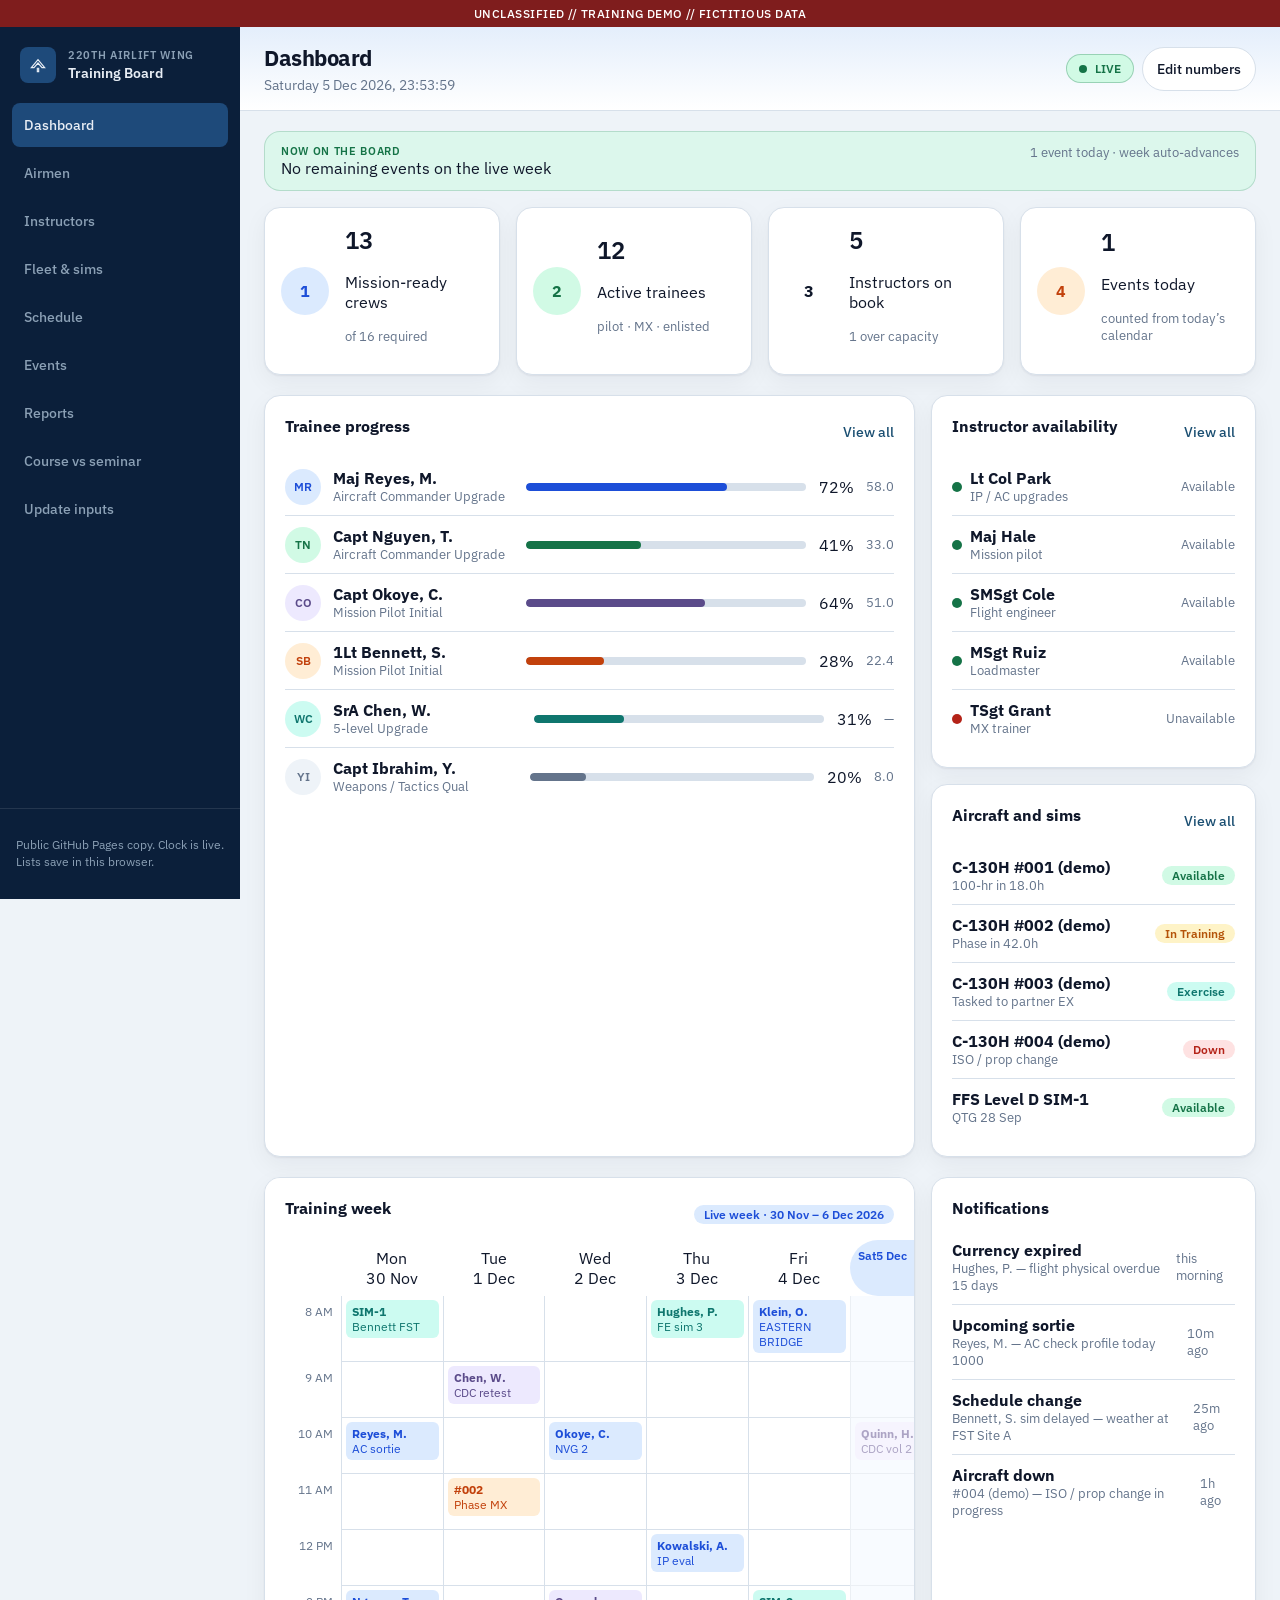
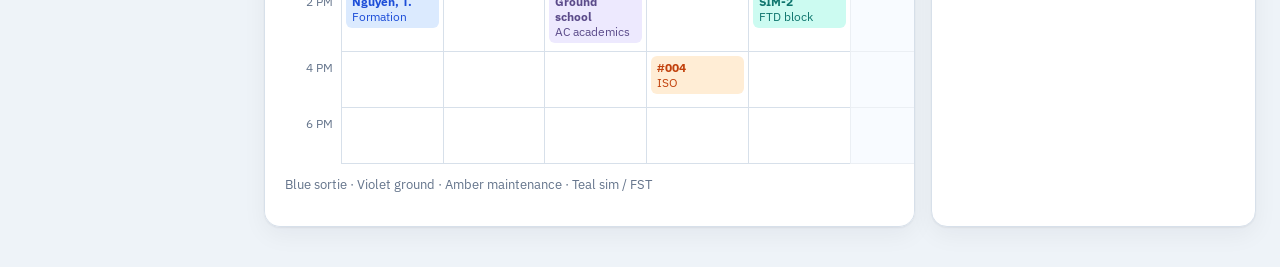
==== index.html @ 01be1a60 "Publish 220th Training Board user GitHub Pages site" ====
<!doctype html>
<html lang="en">
  <head>
    <meta charset="utf-8" />
    <meta name="viewport" content="width=device-width, initial-scale=1" />
    <title>220th Training Board</title>
    <meta name="description" content="UNCLASSIFIED training demo board — 220th Airlift Wing" />
    <link rel="icon" href="favicon.svg" />
    <link rel="stylesheet" href="https://fonts.googleapis.com/css2?family=IBM+Plex+Sans:wght@400;500;600;700&display=swap" />
    <link rel="stylesheet" href="styles.css" />
  </head>
  <body>
    <div class="banner">UNCLASSIFIED // TRAINING DEMO // FICTITIOUS DATA</div>
    <div class="shell">
      <aside class="sidebar" id="sidebar">
        <div class="brand">
          <span class="brand-mark" aria-hidden="true">
            <svg viewBox="0 0 24 24" width="16" height="16" fill="none" stroke="currentColor" stroke-width="1.75"><path d="M2 16l10-12 10 12h-4l-6-7-6 7H2z"/><path d="M11 16v6h2v-6"/></svg>
          </span>
          <div>
            <p class="brand-kicker">220th Airlift Wing</p>
            <p class="brand-name">Training Board</p>
          </div>
        </div>
        <nav id="nav"></nav>
        <div class="sidebar-foot">
          <p>Public GitHub Pages copy. Clock is live. Lists save in this browser.</p>
        </div>
      </aside>
      <div class="main">
        <header class="top">
          <button class="menu-btn" id="menuBtn" type="button" aria-label="Open menu">☰</button>
          <div class="min">
            <h1 id="pageTitle">Dashboard</h1>
            <p class="clock" id="clock">Live clock starting…</p>
          </div>
          <div class="top-actions">
            <span class="live-pill"><span class="live-dot"></span> LIVE</span>
            <a class="edit-btn" href="#/update">Edit numbers</a>
          </div>
        </header>
        <main id="app"></main>
      </div>
    </div>
    <div class="scrim" id="scrim" hidden></div>
    <script src="app.js"></script>
  </body>
</html>
---- styles.css ----
:root {
  --sidebar: #0b1f3a;
  --sidebar-fg: #e8eef5;
  --sidebar-muted: #8ba0b5;
  --sidebar-hover: #163258;
  --sidebar-active: #1e4a7a;
  --canvas: #eef3f8;
  --card: #fff;
  --ink: #0f172a;
  --muted: #64748b;
  --subtle: #94a3b8;
  --line: #d7e0ea;
  --accent: #1b4f72;
  --ok: #157347;
  --ok-soft: #d1fae5;
  --warn: #b45309;
  --warn-soft: #fef3c7;
  --danger: #b42318;
  --danger-soft: #fee2e2;
  --info: #1d4ed8;
  --info-soft: #dbeafe;
  --teal: #0f766e;
  --teal-soft: #ccfbf1;
  --violet: #5b4b8a;
  --violet-soft: #ede9fe;
  --amber: #c2410c;
  --amber-soft: #ffedd5;
  --banner: #7f1d1d;
  --radius: 1rem;
  --shadow: 0 1px 2px rgb(15 23 42 / 0.06), 0 8px 24px rgb(15 23 42 / 0.05);
  --font: "IBM Plex Sans", "Segoe UI", system-ui, sans-serif;
}
* { box-sizing: border-box; }
html, body { margin: 0; min-height: 100%; background: var(--canvas); color: var(--ink); font-family: var(--font); }
button, [role="button"], a { cursor: pointer; }
.banner { background: var(--banner); color: #fff; text-align: center; font-size: 12px; font-weight: 500; letter-spacing: 0.04em; padding: 6px 12px; }
.shell { display: flex; min-height: calc(100dvh - 28px); }
.sidebar { width: 240px; background: var(--sidebar); color: var(--sidebar-fg); display: flex; flex-direction: column; position: sticky; top: 0; height: calc(100dvh - 28px); flex-shrink: 0; }
.brand { display: flex; gap: 12px; align-items: center; padding: 20px; }
.brand-mark { width: 36px; height: 36px; display: grid; place-items: center; background: var(--sidebar-active); border-radius: 8px; }
.brand-kicker { margin: 0; font-size: 11px; text-transform: uppercase; letter-spacing: 0.06em; color: var(--sidebar-muted); font-weight: 600; }
.brand-name { margin: 2px 0 0; font-size: 14px; font-weight: 600; }
nav { display: flex; flex-direction: column; gap: 4px; padding: 0 12px; }
nav a { display: flex; align-items: center; min-height: 44px; padding: 0 12px; border-radius: 8px; color: var(--sidebar-muted); text-decoration: none; font-size: 14px; font-weight: 500; }
nav a.active { background: var(--sidebar-active); color: var(--sidebar-fg); }
nav a:hover { background: var(--sidebar-hover); color: var(--sidebar-fg); }
.sidebar-foot { margin-top: auto; padding: 16px; border-top: 1px solid rgb(255 255 255 / 0.1); font-size: 12px; color: var(--sidebar-muted); line-height: 1.4; }
.main { flex: 1; min-width: 0; display: flex; flex-direction: column; }
.top { display: flex; align-items: center; gap: 12px; padding: 16px 24px; border-bottom: 1px solid var(--line); background: linear-gradient(#dbeafe88, #fff); }
.min { min-width: 0; flex: 1; }
h1 { margin: 0; font-size: 22px; letter-spacing: -0.02em; }
.clock { margin: 4px 0 0; font-size: 14px; color: var(--muted); font-variant-numeric: tabular-nums; }
.top-actions { display: flex; gap: 8px; align-items: center; }
.live-pill { display: inline-flex; align-items: center; gap: 8px; border: 1px solid rgb(21 115 71 / 0.3); background: var(--ok-soft); color: var(--ok); border-radius: 999px; padding: 6px 12px; font-size: 12px; font-weight: 600; }
.live-dot { width: 8px; height: 8px; border-radius: 50%; background: var(--ok); animation: pulse 1.6s ease-in-out infinite; }
@keyframes pulse { 50% { opacity: 0.4; transform: scale(0.86); } }
.edit-btn { display: inline-flex; align-items: center; min-height: 44px; padding: 0 14px; border-radius: 999px; border: 1px solid var(--line); background: var(--card); color: var(--ink); text-decoration: none; font-size: 14px; font-weight: 500; }
#app { padding: 20px 24px 40px; }
.now { display: flex; justify-content: space-between; gap: 12px; flex-wrap: wrap; border: 1px solid rgb(21 115 71 / 0.2); background: rgb(209 250 229 / 0.6); border-radius: 16px; padding: 12px 16px; margin-bottom: 16px; }
.now p { margin: 0; }
.kicker { font-size: 11px; font-weight: 600; letter-spacing: 0.06em; text-transform: uppercase; color: var(--ok); }
.grid { display: grid; gap: 16px; }
.kpis { grid-template-columns: repeat(4, minmax(0, 1fr)); }
.two { grid-template-columns: 2fr 1fr; }
.card { background: var(--card); border: 1px solid var(--line); border-radius: 16px; padding: 20px; box-shadow: var(--shadow); }
.kpi { display: flex; gap: 16px; align-items: center; padding: 16px; }
.icon { width: 48px; height: 48px; border-radius: 999px; display: grid; place-items: center; flex-shrink: 0; font-weight: 700; }
.num { font-size: 24px; font-weight: 600; margin: 0; font-variant-numeric: tabular-nums; }
.muted { color: var(--muted); font-size: 13px; }
.row { display: flex; gap: 12px; align-items: center; justify-content: space-between; padding: 10px 0; border-bottom: 1px solid var(--line); }
.row:last-child { border-bottom: 0; }
.avatar { width: 36px; height: 36px; border-radius: 999px; display: grid; place-items: center; font-size: 12px; font-weight: 600; flex-shrink: 0; }
.bar { height: 8px; background: var(--line); border-radius: 999px; overflow: hidden; flex: 1; }
.bar > span { display: block; height: 100%; border-radius: 999px; }
.chip { display: inline-flex; border-radius: 999px; padding: 2px 10px; font-size: 12px; font-weight: 600; }
.ok { background: var(--ok-soft); color: var(--ok); }
.warn { background: var(--warn-soft); color: var(--warn); }
.danger { background: var(--danger-soft); color: var(--danger); }
.info { background: var(--info-soft); color: var(--info); }
.teal { background: var(--teal-soft); color: var(--teal); }
.violet { background: var(--violet-soft); color: var(--violet); }
.amber { background: var(--amber-soft); color: var(--amber); }
.cal { overflow-x: auto; }
.cal-grid { min-width: 48rem; display: grid; grid-template-columns: 3.5rem repeat(7, minmax(0, 1fr)); }
.cell { min-height: 56px; border-left: 1px solid var(--line); border-bottom: 1px solid var(--line); padding: 4px; }
.today-col { background: rgb(219 234 254 / 0.4); }
.ev { border-radius: 6px; padding: 4px 6px; font-size: 12px; margin-bottom: 4px; }
.input { min-height: 44px; width: 100%; border: 1px solid var(--line); background: rgb(219 234 254 / 0.5); border-radius: 8px; padding: 0 12px; font: inherit; color: var(--ink); }
label span { display: block; font-size: 12px; color: var(--muted); font-weight: 500; margin-bottom: 4px; }
.btn { min-height: 44px; border-radius: 8px; border: 1px solid var(--line); background: var(--card); padding: 0 16px; font: inherit; font-weight: 500; }
.btn-primary { background: var(--accent); color: #fff; border-color: var(--accent); }
.filters { display: flex; flex-wrap: wrap; gap: 8px; margin-bottom: 16px; }
.filters button { min-height: 44px; border-radius: 999px; border: 1px solid var(--line); background: var(--card); padding: 0 16px; }
.filters button.on { background: var(--accent); color: #fff; border-color: var(--accent); }
.menu-btn { display: none; width: 44px; height: 44px; border: 1px solid var(--line); background: var(--card); border-radius: 8px; }
.dot { width: 10px; height: 10px; border-radius: 50%; flex-shrink: 0; }
table { width: 100%; border-collapse: collapse; font-size: 14px; }
th { text-align: left; font-size: 12px; text-transform: uppercase; letter-spacing: 0.04em; color: var(--muted); padding: 12px 16px; background: var(--canvas); }
td { padding: 12px 16px; border-top: 1px solid var(--line); }
.link { color: var(--accent); text-decoration: none; font-size: 14px; font-weight: 500; }
h2 { margin: 0 0 12px; font-size: 16px; }
.stack { display: flex; flex-direction: column; gap: 16px; }
.form-grid { display: grid; gap: 12px; grid-template-columns: repeat(auto-fit, minmax(160px, 1fr)); }
.block { border: 1px solid var(--line); border-radius: 12px; padding: 16px; }
@media (max-width: 1100px) { .kpis { grid-template-columns: 1fr 1fr; } .two { grid-template-columns: 1fr; } }
@media (max-width: 800px) {
  .sidebar { position: fixed; z-index: 50; transform: translateX(-105%); transition: transform 0.2s; }
  .sidebar.open { transform: none; }
  .menu-btn { display: grid; place-items: center; }
  .live-pill { display: none; }
  #app { padding: 16px; }
  .top { padding: 12px 16px; }
}
@media (prefers-reduced-motion: reduce) { * { animation: none !important; } }
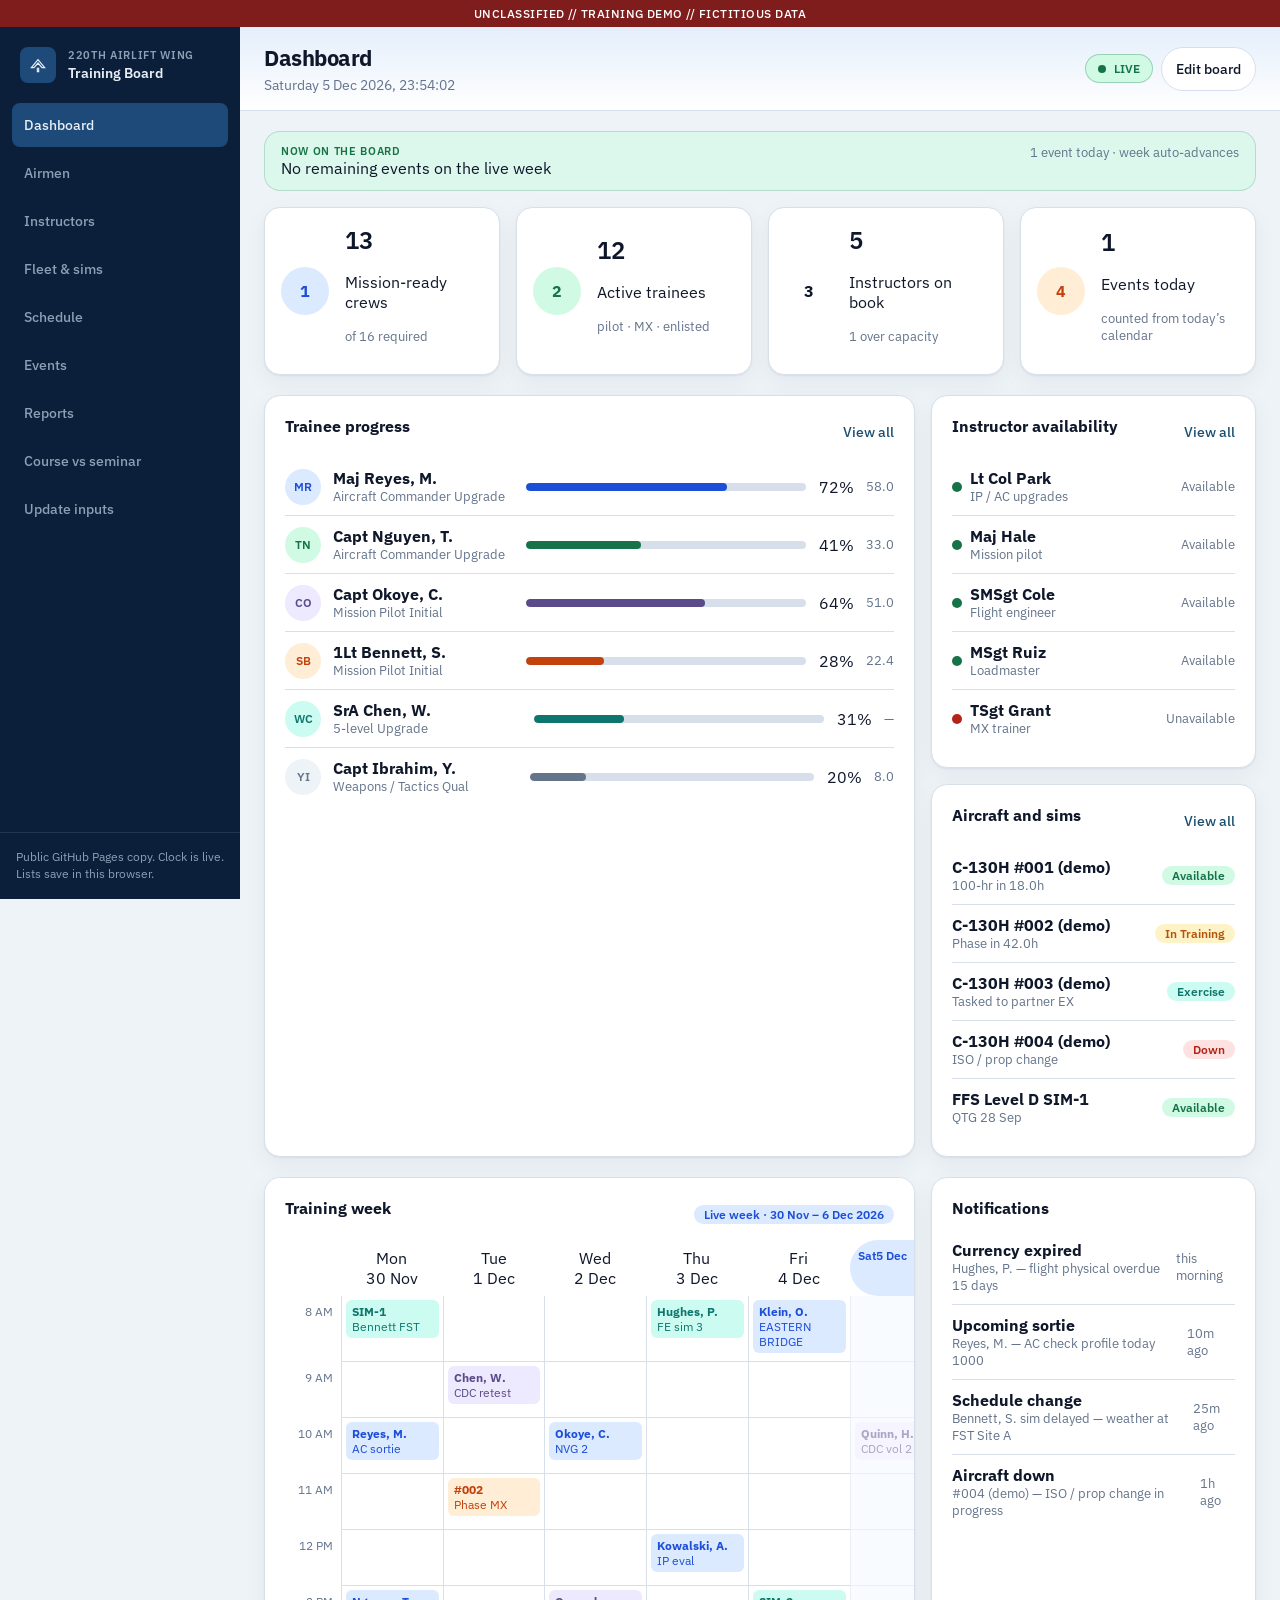
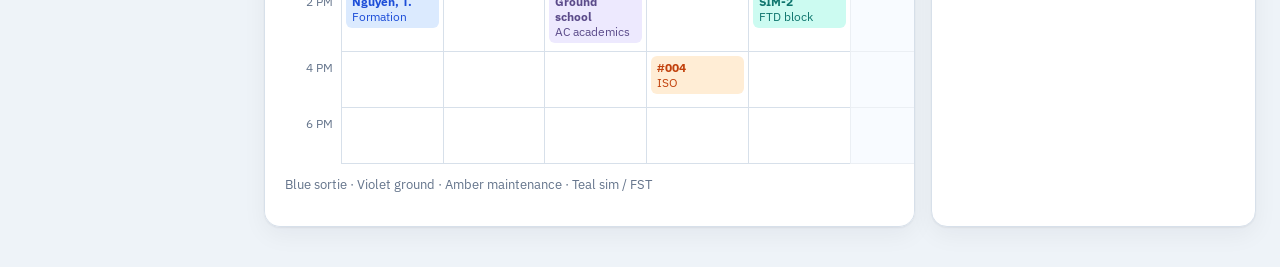
==== commit 4505be72: "Wire board-profile fields in the page chrome" ====
--- a/index.html
+++ b/index.html
@@ -10,33 +10,31 @@
     <link rel="stylesheet" href="styles.css" />
   </head>
   <body>
-    <div class="banner">UNCLASSIFIED // TRAINING DEMO // FICTITIOUS DATA</div>
+    <div class="banner" id="banner">UNCLASSIFIED // TRAINING DEMO // FICTITIOUS DATA</div>
     <div class="shell">
       <aside class="sidebar" id="sidebar">
         <div class="brand">
-          <span class="brand-mark" aria-hidden="true">
+          <span class="brand-mark" id="brandMark" aria-hidden="true">
             <svg viewBox="0 0 24 24" width="16" height="16" fill="none" stroke="currentColor" stroke-width="1.75"><path d="M2 16l10-12 10 12h-4l-6-7-6 7H2z"/><path d="M11 16v6h2v-6"/></svg>
           </span>
           <div>
-            <p class="brand-kicker">220th Airlift Wing</p>
-            <p class="brand-name">Training Board</p>
+            <p class="brand-kicker" id="brandKicker">220th Airlift Wing</p>
+            <p class="brand-name" id="brandName">Training Board</p>
           </div>
         </div>
         <nav id="nav"></nav>
-        <div class="sidebar-foot">
-          <p>Public GitHub Pages copy. Clock is live. Lists save in this browser.</p>
-        </div>
+        <div class="sidebar-foot" id="sidebarFoot">Public GitHub Pages copy. Clock is live. Lists save in this browser.</div>
       </aside>
       <div class="main">
         <header class="top">
-          <button class="menu-btn" id="menuBtn" type="button" aria-label="Open menu">☰</button>
+          <button class="menu-btn" id="menuBtn" type="button" aria-label="Open menu">Menu</button>
           <div class="min">
             <h1 id="pageTitle">Dashboard</h1>
             <p class="clock" id="clock">Live clock starting…</p>
           </div>
           <div class="top-actions">
             <span class="live-pill"><span class="live-dot"></span> LIVE</span>
-            <a class="edit-btn" href="#/update">Edit numbers</a>
+            <a class="edit-btn" href="#/update">Edit board</a>
           </div>
         </header>
         <main id="app"></main>
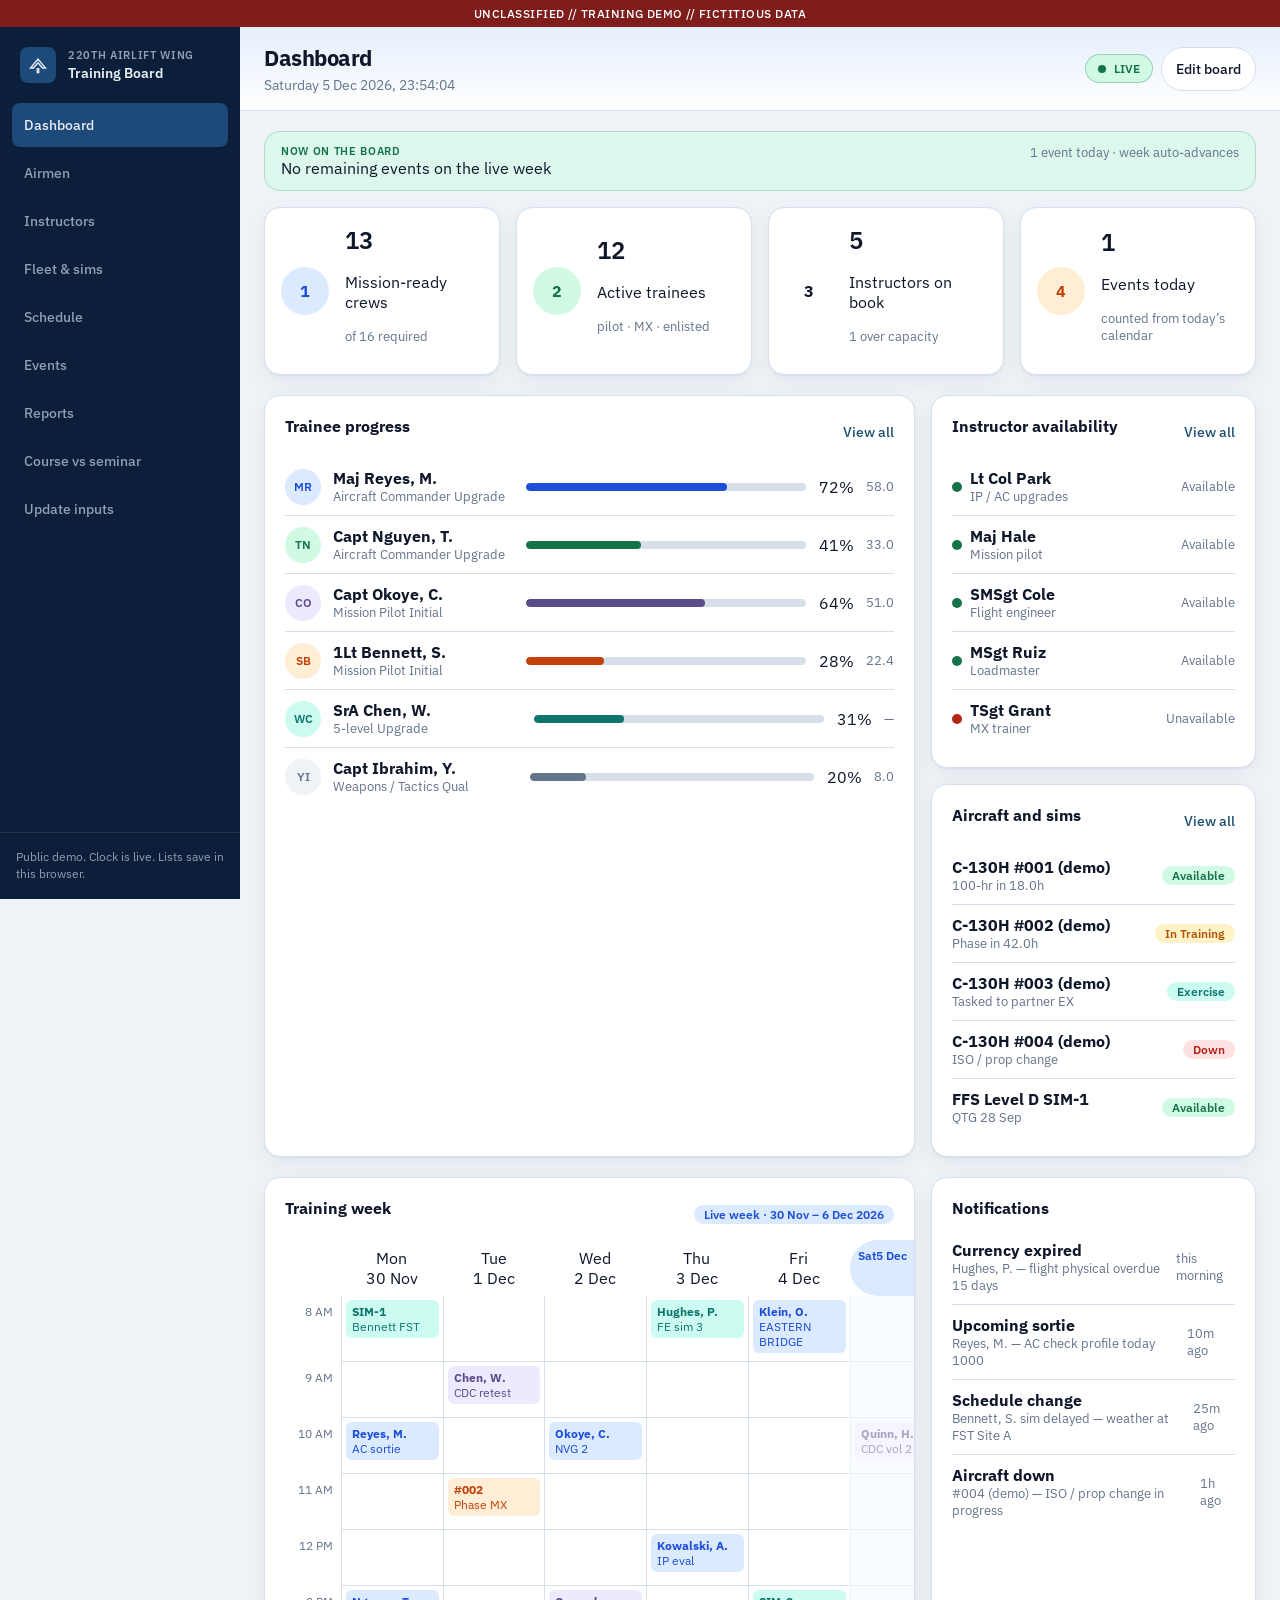
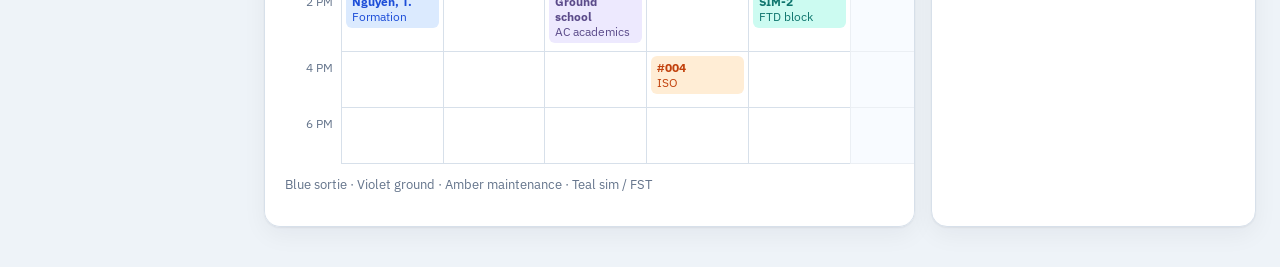
==== commit 9bcb06aa: "Add board-profile editor for captions, identity, and logo" ====
--- a/index.html
+++ b/index.html
@@ -42,5 +42,6 @@
     </div>
     <div class="scrim" id="scrim" hidden></div>
     <script src="app.js"></script>
+    <script src="profile.js"></script>
   </body>
 </html>
--- a/styles.css
+++ b/styles.css
@@ -37,7 +37,9 @@
 .shell { display: flex; min-height: calc(100dvh - 28px); }
 .sidebar { width: 240px; background: var(--sidebar); color: var(--sidebar-fg); display: flex; flex-direction: column; position: sticky; top: 0; height: calc(100dvh - 28px); flex-shrink: 0; }
 .brand { display: flex; gap: 12px; align-items: center; padding: 20px; }
-.brand-mark { width: 36px; height: 36px; display: grid; place-items: center; background: var(--sidebar-active); border-radius: 8px; }
+.brand-mark { width: 36px; height: 36px; display: grid; place-items: center; background: var(--sidebar-active); border-radius: 8px; overflow: hidden; }
+.brand-mark.has-img { padding: 0; background: #fff; }
+.brand-mark img { width: 100%; height: 100%; object-fit: cover; display: block; }
 .brand-kicker { margin: 0; font-size: 11px; text-transform: uppercase; letter-spacing: 0.06em; color: var(--sidebar-muted); font-weight: 600; }
 .brand-name { margin: 2px 0 0; font-size: 14px; font-weight: 600; }
 nav { display: flex; flex-direction: column; gap: 4px; padding: 0 12px; }
@@ -102,6 +104,17 @@
 .stack { display: flex; flex-direction: column; gap: 16px; }
 .form-grid { display: grid; gap: 12px; grid-template-columns: repeat(auto-fit, minmax(160px, 1fr)); }
 .block { border: 1px solid var(--line); border-radius: 12px; padding: 16px; }
+.logo-row { display: flex; gap: 16px; align-items: center; flex-wrap: wrap; }
+.logo-preview { width: 72px; height: 72px; border-radius: 12px; border: 1px solid var(--line); background: var(--sidebar); color: #fff; display: grid; place-items: center; overflow: hidden; flex-shrink: 0; }
+.logo-preview img { width: 100%; height: 100%; object-fit: cover; }
+.guide { display: grid; gap: 12px; grid-template-columns: repeat(3, minmax(0,1fr)); margin-bottom: 16px; }
+.guide .card h2 { margin: 0 0 6px; font-size: 14px; }
+.tabs { display: flex; flex-wrap: wrap; gap: 8px; margin: 12px 0 16px; }
+.tabs button { min-height: 44px; border-radius: 999px; border: 1px solid var(--line); background: var(--card); padding: 0 16px; font: inherit; font-weight: 500; }
+.tabs button.on { background: var(--accent); color: #fff; border-color: var(--accent); }
+.file-btn { display: inline-flex; align-items: center; min-height: 44px; }
+.file-btn input { max-width: 240px; }
+.note { background: var(--info-soft); border: 1px solid rgb(29 78 216 / 0.2); border-radius: 12px; padding: 12px 16px; font-size: 13px; color: var(--ink); }
 @media (max-width: 1100px) { .kpis { grid-template-columns: 1fr 1fr; } .two { grid-template-columns: 1fr; } }
 @media (max-width: 800px) {
   .sidebar { position: fixed; z-index: 50; transform: translateX(-105%); transition: transform 0.2s; }
@@ -110,5 +123,6 @@
   .live-pill { display: none; }
   #app { padding: 16px; }
   .top { padding: 12px 16px; }
+  .guide { grid-template-columns: 1fr; }
 }
 @media (prefers-reduced-motion: reduce) { * { animation: none !important; } }
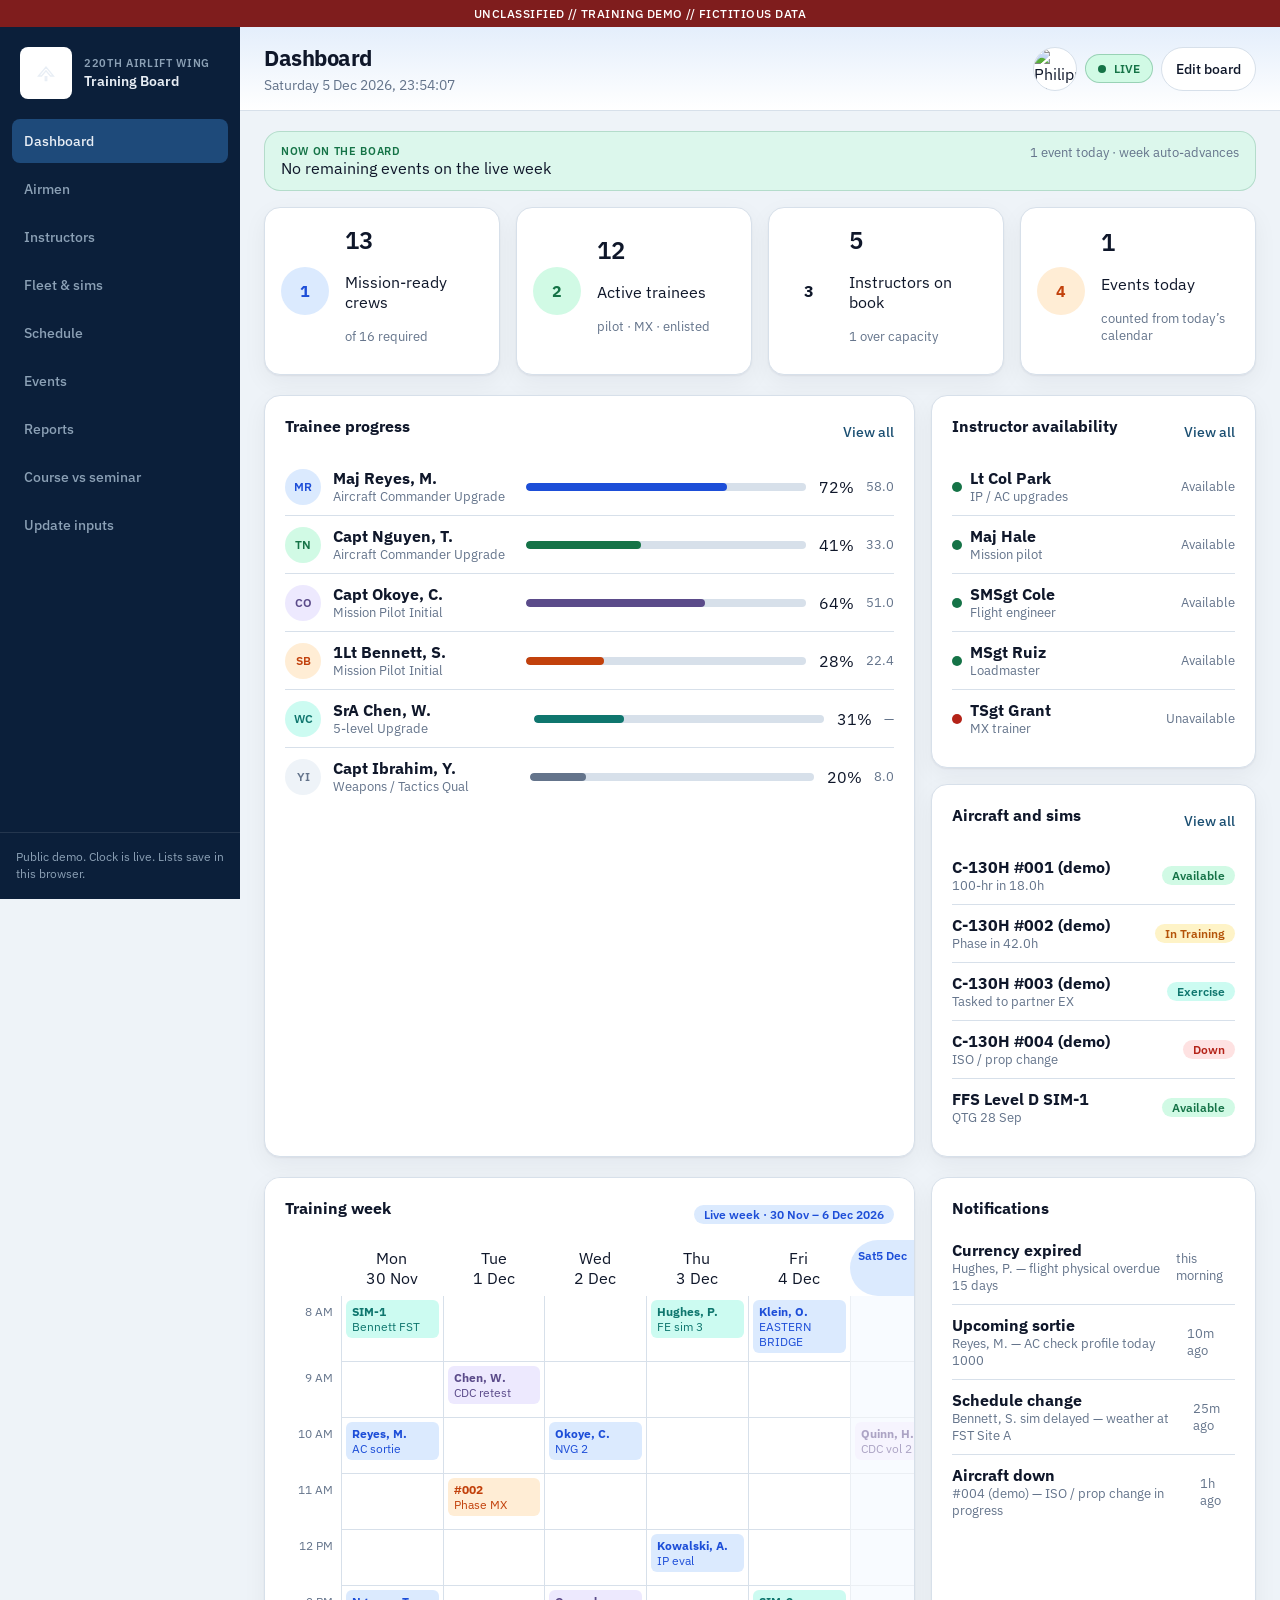
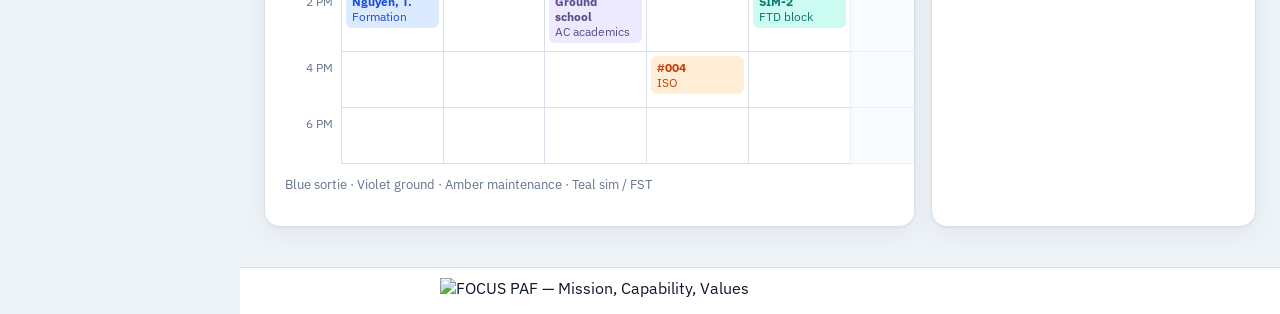
==== commit 7e0e7e24: "Add slots for 220th AW, PAF, and FOCUS PAF marks" ====
--- a/index.html
+++ b/index.html
@@ -14,8 +14,8 @@
     <div class="shell">
       <aside class="sidebar" id="sidebar">
         <div class="brand">
-          <span class="brand-mark" id="brandMark" aria-hidden="true">
-            <svg viewBox="0 0 24 24" width="16" height="16" fill="none" stroke="currentColor" stroke-width="1.75"><path d="M2 16l10-12 10 12h-4l-6-7-6 7H2z"/><path d="M11 16v6h2v-6"/></svg>
+          <span class="brand-mark has-img" id="brandMark">
+            <img id="unitLogo" alt="220th Airlift Wing" />
           </span>
           <div>
             <p class="brand-kicker" id="brandKicker">220th Airlift Wing</p>
@@ -23,7 +23,7 @@
           </div>
         </div>
         <nav id="nav"></nav>
-        <div class="sidebar-foot" id="sidebarFoot">Public GitHub Pages copy. Clock is live. Lists save in this browser.</div>
+        <div class="sidebar-foot" id="sidebarFoot">Philippine Air Force · 220th Airlift Wing</div>
       </aside>
       <div class="main">
         <header class="top">
@@ -33,14 +33,19 @@
             <p class="clock" id="clock">Live clock starting…</p>
           </div>
           <div class="top-actions">
+            <img class="paf-seal" id="pafSeal" alt="Philippine Air Force" />
             <span class="live-pill"><span class="live-dot"></span> LIVE</span>
             <a class="edit-btn" href="#/update">Edit board</a>
           </div>
         </header>
         <main id="app"></main>
+        <footer class="focus-bar" id="focusBar">
+          <img id="focusMark" alt="FOCUS PAF — Mission, Capability, Values" />
+        </footer>
       </div>
     </div>
     <div class="scrim" id="scrim" hidden></div>
+    <script src="marks.js"></script>
     <script src="app.js"></script>
     <script src="profile.js"></script>
   </body>
--- a/styles.css
+++ b/styles.css
@@ -37,9 +37,9 @@
 .shell { display: flex; min-height: calc(100dvh - 28px); }
 .sidebar { width: 240px; background: var(--sidebar); color: var(--sidebar-fg); display: flex; flex-direction: column; position: sticky; top: 0; height: calc(100dvh - 28px); flex-shrink: 0; }
 .brand { display: flex; gap: 12px; align-items: center; padding: 20px; }
-.brand-mark { width: 36px; height: 36px; display: grid; place-items: center; background: var(--sidebar-active); border-radius: 8px; overflow: hidden; }
-.brand-mark.has-img { padding: 0; background: #fff; }
-.brand-mark img { width: 100%; height: 100%; object-fit: cover; display: block; }
+.brand-mark { width: 52px; height: 52px; display: grid; place-items: center; background: #fff; border-radius: 8px; overflow: hidden; padding: 2px; }
+.brand-mark.has-img { padding: 2px; background: #fff; }
+.brand-mark img, .unit-logo { width: 100%; height: 100%; object-fit: contain; display: block; }
 .brand-kicker { margin: 0; font-size: 11px; text-transform: uppercase; letter-spacing: 0.06em; color: var(--sidebar-muted); font-weight: 600; }
 .brand-name { margin: 2px 0 0; font-size: 14px; font-weight: 600; }
 nav { display: flex; flex-direction: column; gap: 4px; padding: 0 12px; }
@@ -53,11 +53,14 @@
 h1 { margin: 0; font-size: 22px; letter-spacing: -0.02em; }
 .clock { margin: 4px 0 0; font-size: 14px; color: var(--muted); font-variant-numeric: tabular-nums; }
 .top-actions { display: flex; gap: 8px; align-items: center; }
+.paf-seal { width: 44px; height: 44px; object-fit: contain; border-radius: 50%; background: #fff; border: 1px solid var(--line); }
 .live-pill { display: inline-flex; align-items: center; gap: 8px; border: 1px solid rgb(21 115 71 / 0.3); background: var(--ok-soft); color: var(--ok); border-radius: 999px; padding: 6px 12px; font-size: 12px; font-weight: 600; }
 .live-dot { width: 8px; height: 8px; border-radius: 50%; background: var(--ok); animation: pulse 1.6s ease-in-out infinite; }
 @keyframes pulse { 50% { opacity: 0.4; transform: scale(0.86); } }
 .edit-btn { display: inline-flex; align-items: center; min-height: 44px; padding: 0 14px; border-radius: 999px; border: 1px solid var(--line); background: var(--card); color: var(--ink); text-decoration: none; font-size: 14px; font-weight: 500; }
-#app { padding: 20px 24px 40px; }
+#app { padding: 20px 24px 40px; flex: 1; }
+.focus-bar { margin-top: auto; padding: 10px 24px 16px; border-top: 1px solid var(--line); background: #fff; }
+.focus-bar img { display: block; max-width: min(640px, 100%); height: auto; margin: 0 auto; }
 .now { display: flex; justify-content: space-between; gap: 12px; flex-wrap: wrap; border: 1px solid rgb(21 115 71 / 0.2); background: rgb(209 250 229 / 0.6); border-radius: 16px; padding: 12px 16px; margin-bottom: 16px; }
 .now p { margin: 0; }
 .kicker { font-size: 11px; font-weight: 600; letter-spacing: 0.06em; text-transform: uppercase; color: var(--ok); }
@@ -124,5 +127,7 @@
   #app { padding: 16px; }
   .top { padding: 12px 16px; }
   .guide { grid-template-columns: 1fr; }
+  .paf-seal { width: 36px; height: 36px; }
+  .focus-bar { padding: 10px 16px 16px; }
 }
 @media (prefers-reduced-motion: reduce) { * { animation: none !important; } }
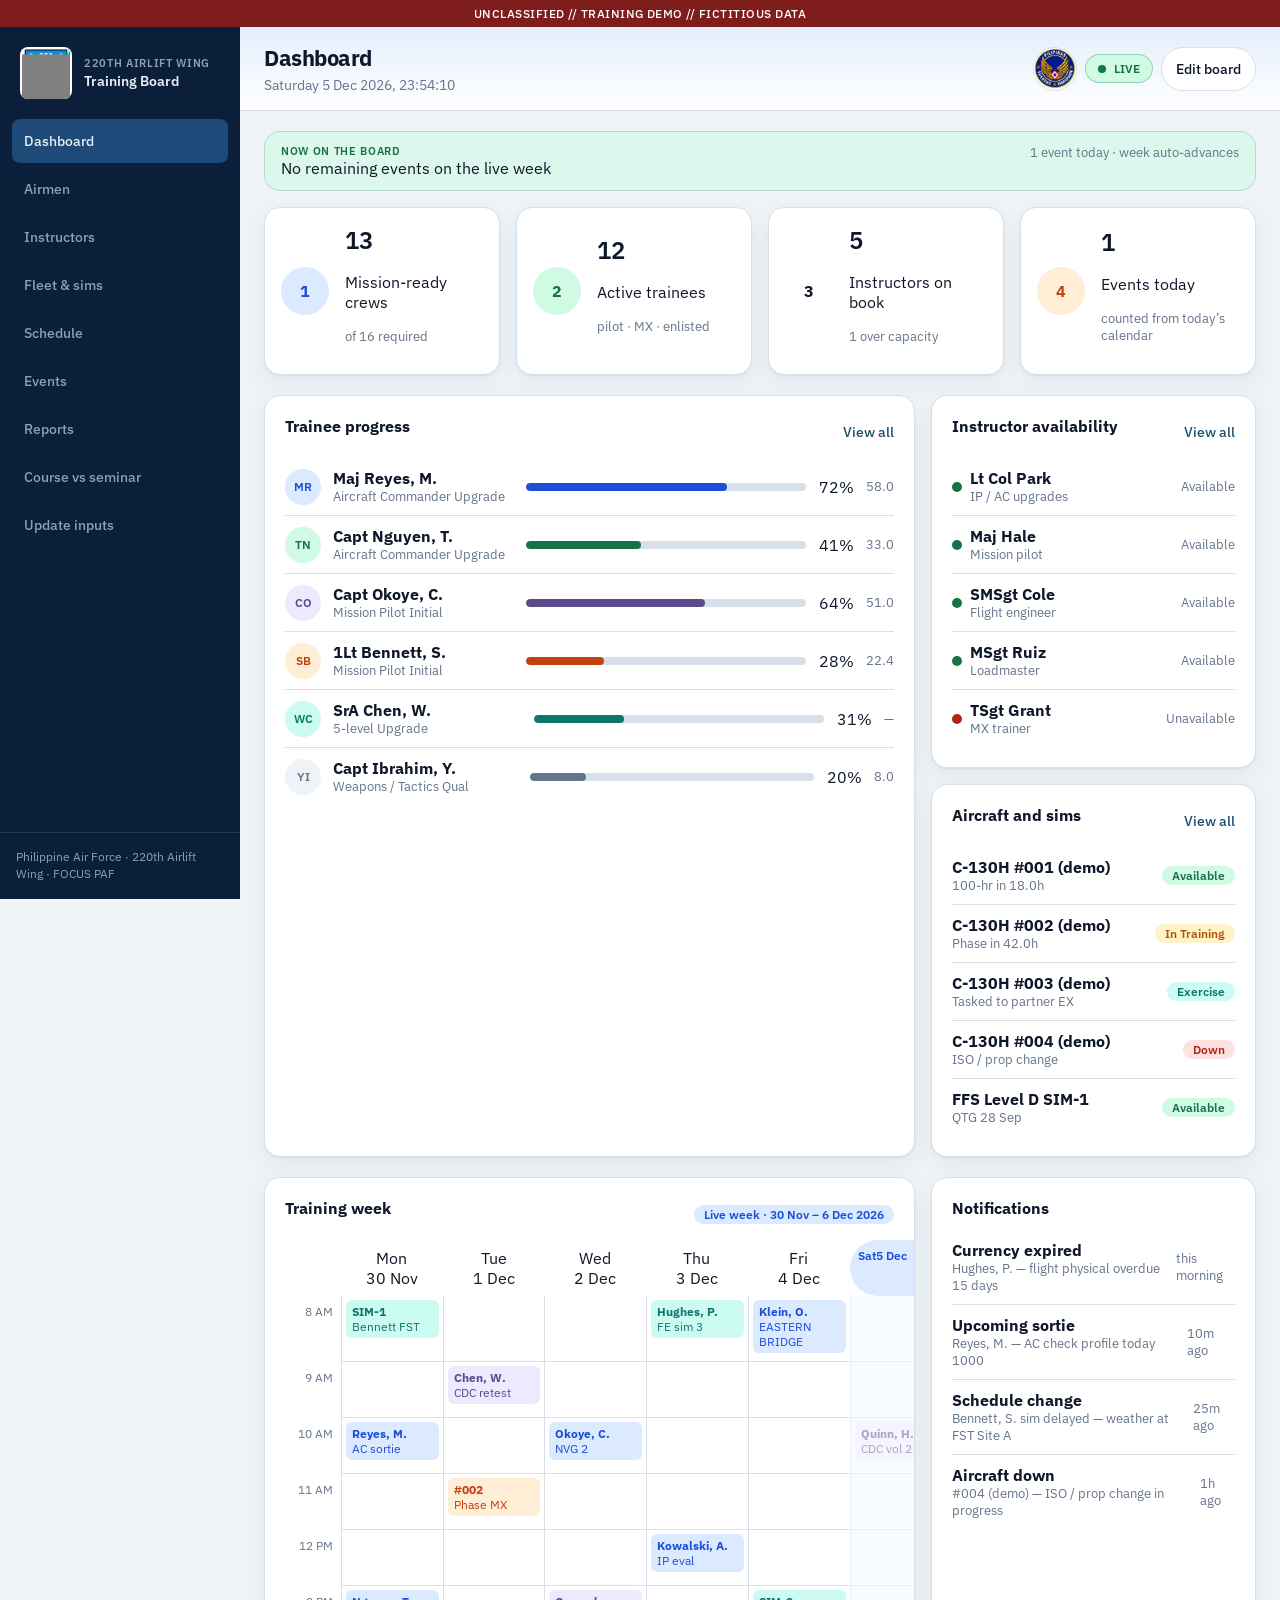
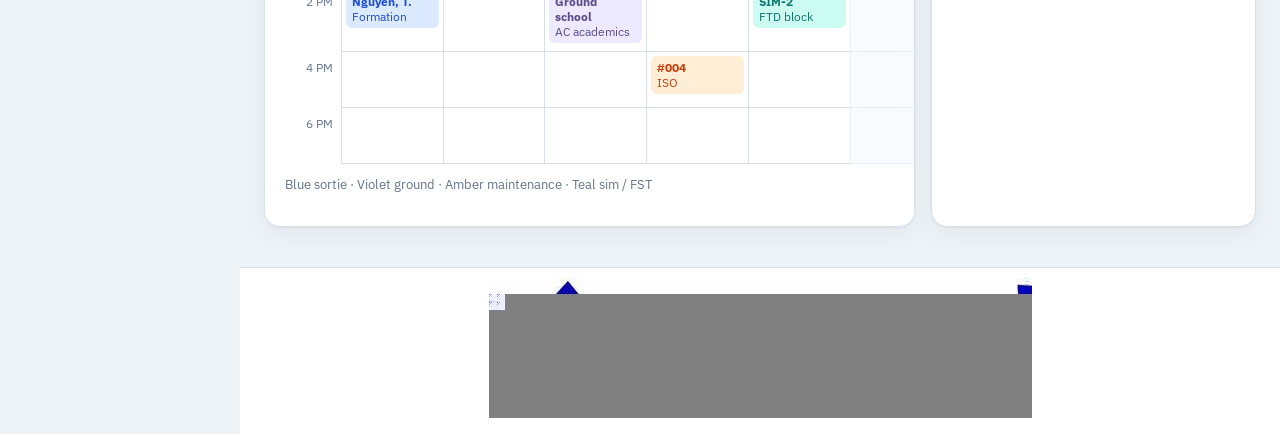
==== commit 4b7d2922: "Add three logo file pickers and command captions on the left rail" ====
--- a/index.html
+++ b/index.html
@@ -29,7 +29,7 @@
         <header class="top">
           <button class="menu-btn" id="menuBtn" type="button" aria-label="Open menu">Menu</button>
           <div class="min">
-            <h1 id="pageTitle">Dashboard</h1>
+            <h1 id="pageTitle">HOME</h1>
             <p class="clock" id="clock">Live clock starting…</p>
           </div>
           <div class="top-actions">
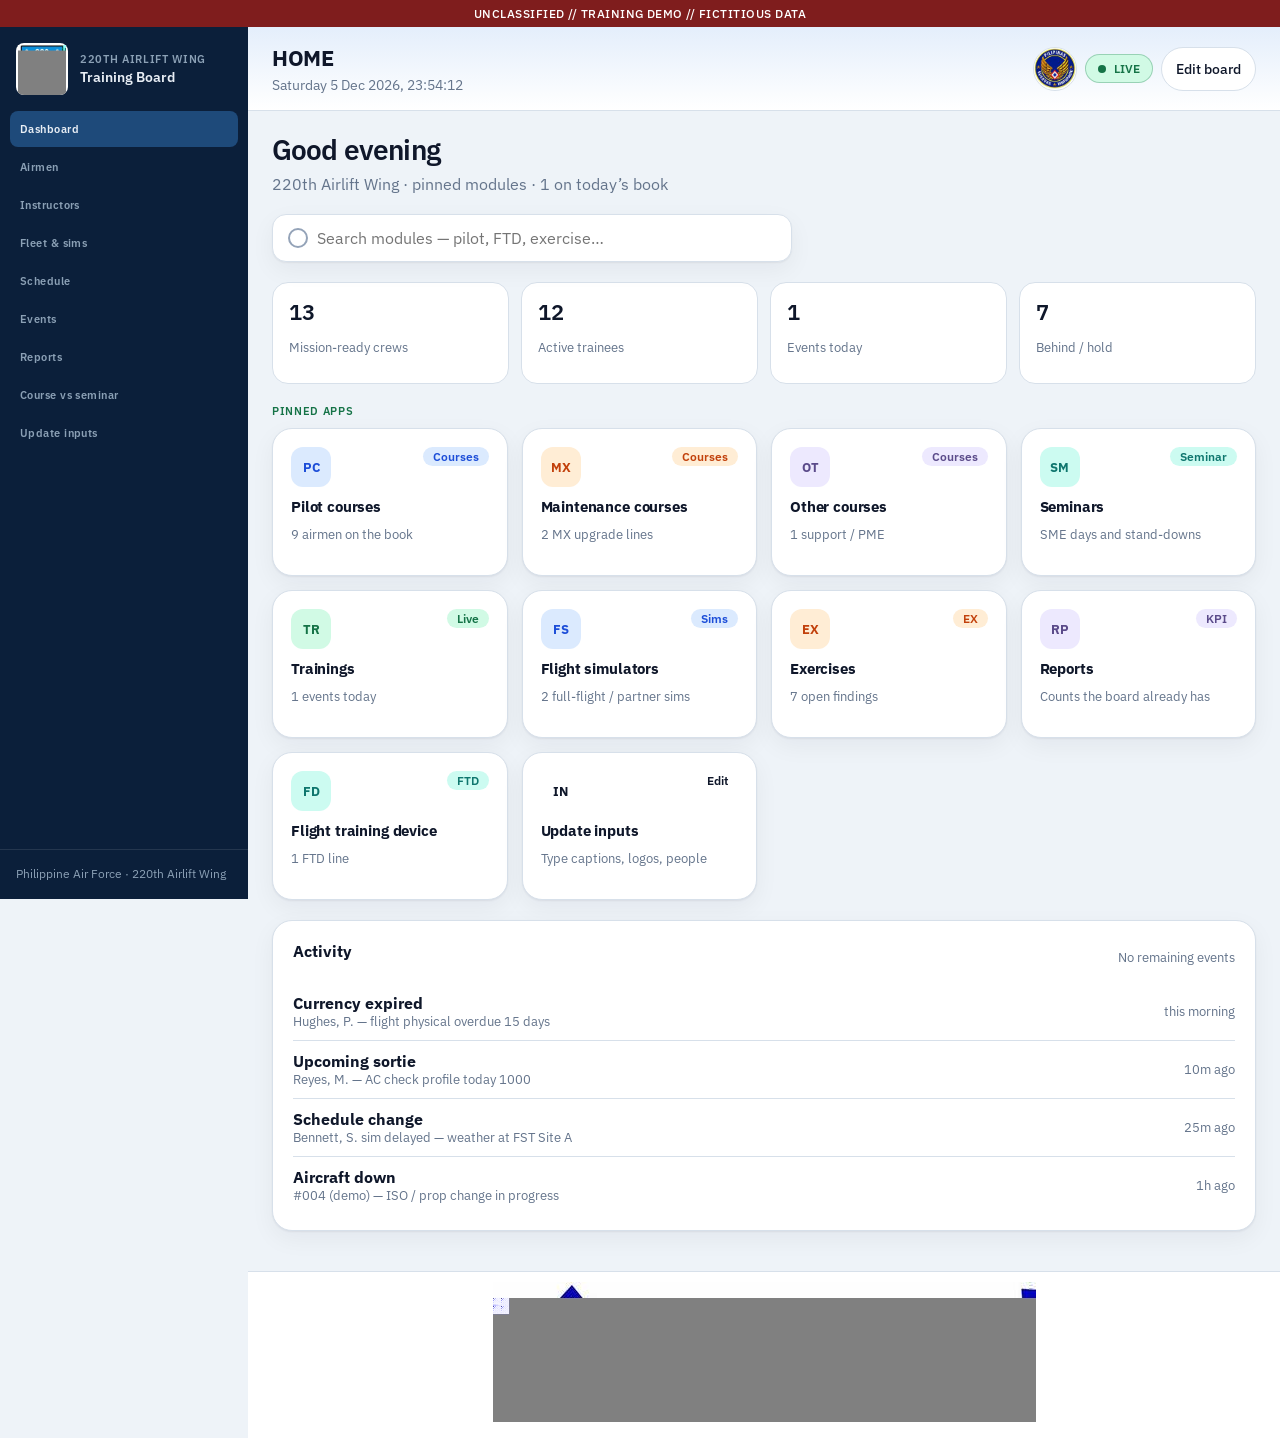
==== commit a7a359a7: "Add GlideOS-style HOME with pinned module cards and search" ====
--- a/index.html
+++ b/index.html
@@ -8,6 +8,7 @@
     <link rel="icon" href="favicon.svg" />
     <link rel="stylesheet" href="https://fonts.googleapis.com/css2?family=IBM+Plex+Sans:wght@400;500;600;700&display=swap" />
     <link rel="stylesheet" href="styles.css" />
+    <link rel="stylesheet" href="home-os.css" />
   </head>
   <body>
     <div class="banner" id="banner">UNCLASSIFIED // TRAINING DEMO // FICTITIOUS DATA</div>
@@ -48,5 +49,6 @@
     <script src="marks.js"></script>
     <script src="app.js"></script>
     <script src="profile.js"></script>
+    <script src="home-os.js"></script>
   </body>
 </html>
--- a/styles.css
+++ b/styles.css
@@ -35,15 +35,15 @@
 button, [role="button"], a { cursor: pointer; }
 .banner { background: var(--banner); color: #fff; text-align: center; font-size: 12px; font-weight: 500; letter-spacing: 0.04em; padding: 6px 12px; }
 .shell { display: flex; min-height: calc(100dvh - 28px); }
-.sidebar { width: 240px; background: var(--sidebar); color: var(--sidebar-fg); display: flex; flex-direction: column; position: sticky; top: 0; height: calc(100dvh - 28px); flex-shrink: 0; }
-.brand { display: flex; gap: 12px; align-items: center; padding: 20px; }
+.sidebar { width: 248px; background: var(--sidebar); color: var(--sidebar-fg); display: flex; flex-direction: column; position: sticky; top: 0; height: calc(100dvh - 28px); flex-shrink: 0; }
+.brand { display: flex; gap: 12px; align-items: center; padding: 16px; }
 .brand-mark { width: 52px; height: 52px; display: grid; place-items: center; background: #fff; border-radius: 8px; overflow: hidden; padding: 2px; }
 .brand-mark.has-img { padding: 2px; background: #fff; }
 .brand-mark img, .unit-logo { width: 100%; height: 100%; object-fit: contain; display: block; }
 .brand-kicker { margin: 0; font-size: 11px; text-transform: uppercase; letter-spacing: 0.06em; color: var(--sidebar-muted); font-weight: 600; }
 .brand-name { margin: 2px 0 0; font-size: 14px; font-weight: 600; }
-nav { display: flex; flex-direction: column; gap: 4px; padding: 0 12px; }
-nav a { display: flex; align-items: center; min-height: 44px; padding: 0 12px; border-radius: 8px; color: var(--sidebar-muted); text-decoration: none; font-size: 14px; font-weight: 500; }
+nav { display: flex; flex-direction: column; gap: 2px; padding: 0 10px 8px; overflow-y: auto; flex: 1; }
+nav a { display: flex; align-items: center; min-height: 36px; padding: 0 10px; border-radius: 8px; color: var(--sidebar-muted); text-decoration: none; font-size: 11px; font-weight: 600; letter-spacing: 0.04em; }
 nav a.active { background: var(--sidebar-active); color: var(--sidebar-fg); }
 nav a:hover { background: var(--sidebar-hover); color: var(--sidebar-fg); }
 .sidebar-foot { margin-top: auto; padding: 16px; border-top: 1px solid rgb(255 255 255 / 0.1); font-size: 12px; color: var(--sidebar-muted); line-height: 1.4; }
@@ -109,7 +109,7 @@
 .block { border: 1px solid var(--line); border-radius: 12px; padding: 16px; }
 .logo-row { display: flex; gap: 16px; align-items: center; flex-wrap: wrap; }
 .logo-preview { width: 72px; height: 72px; border-radius: 12px; border: 1px solid var(--line); background: var(--sidebar); color: #fff; display: grid; place-items: center; overflow: hidden; flex-shrink: 0; }
-.logo-preview img { width: 100%; height: 100%; object-fit: cover; }
+.logo-preview img { width: 100%; height: 100%; object-fit: contain; }
 .guide { display: grid; gap: 12px; grid-template-columns: repeat(3, minmax(0,1fr)); margin-bottom: 16px; }
 .guide .card h2 { margin: 0 0 6px; font-size: 14px; }
 .tabs { display: flex; flex-wrap: wrap; gap: 8px; margin: 12px 0 16px; }
@@ -131,3 +131,10 @@
   .focus-bar { padding: 10px 16px 16px; }
 }
 @media (prefers-reduced-motion: reduce) { * { animation: none !important; } }
+.logo-slots { display: grid; gap: 16px; grid-template-columns: repeat(3, minmax(0,1fr)); }
+.logo-slot { border: 1px solid var(--line); border-radius: 12px; padding: 16px; background: var(--card); }
+.logo-slot h3 { margin: 0 0 4px; font-size: 14px; }
+.logo-slot .logo-preview { width: 100%; height: 88px; background: #fff; }
+.logo-slot .logo-preview.wide { height: 72px; }
+.logo-slot .logo-preview img { object-fit: contain; }
+@media (max-width: 900px) { .logo-slots { grid-template-columns: 1fr; } }
--- a/home-os.css
+++ b/home-os.css
@@ -0,0 +1,18 @@
+.os-home { display: grid; gap: 20px; }
+.os-hello h2 { margin: 0; font-size: 28px; letter-spacing: -0.03em; font-weight: 600; }
+.os-hello p { margin: 6px 0 0; color: var(--muted); }
+.os-search-wrap { position: relative; max-width: 520px; }
+.os-search-wrap input { width: 100%; min-height: 48px; border: 1px solid var(--line); border-radius: 14px; padding: 0 16px 0 44px; font: inherit; background: #fff; box-shadow: var(--shadow); }
+.os-search-wrap::before { content: ""; position: absolute; left: 16px; top: 50%; width: 16px; height: 16px; transform: translateY(-50%); border: 2px solid #94a3b8; border-radius: 50%; pointer-events: none; }
+.pin-grid { display: grid; gap: 14px; grid-template-columns: repeat(auto-fill, minmax(210px, 1fr)); }
+.pin-card { display: flex; flex-direction: column; gap: 10px; min-height: 148px; padding: 18px; border-radius: 20px; background: #fff; border: 1px solid var(--line); box-shadow: var(--shadow); text-decoration: none; color: inherit; transition: transform .15s ease, border-color .15s ease, box-shadow .15s ease; }
+.pin-card:hover { transform: translateY(-3px); border-color: #93c5fd; box-shadow: 0 12px 28px rgb(15 23 42 / 0.08); }
+.pin-top { display: flex; justify-content: space-between; align-items: flex-start; }
+.pin-ico { width: 40px; height: 40px; border-radius: 12px; display: grid; place-items: center; font-size: 13px; font-weight: 700; }
+.pin-card h3 { margin: 0; font-size: 15px; letter-spacing: -0.01em; }
+.pin-card p { margin: 0; font-size: 13px; color: var(--muted); }
+.os-stats { display: grid; gap: 12px; grid-template-columns: repeat(4, minmax(0,1fr)); }
+.os-stat { background: #fff; border: 1px solid var(--line); border-radius: 16px; padding: 14px 16px; }
+.os-stat .num { font-size: 22px; }
+.os-activity { background: #fff; border: 1px solid var(--line); border-radius: 20px; padding: 8px 20px 16px; box-shadow: var(--shadow); }
+@media (max-width: 900px) { .os-stats { grid-template-columns: 1fr 1fr; } }
